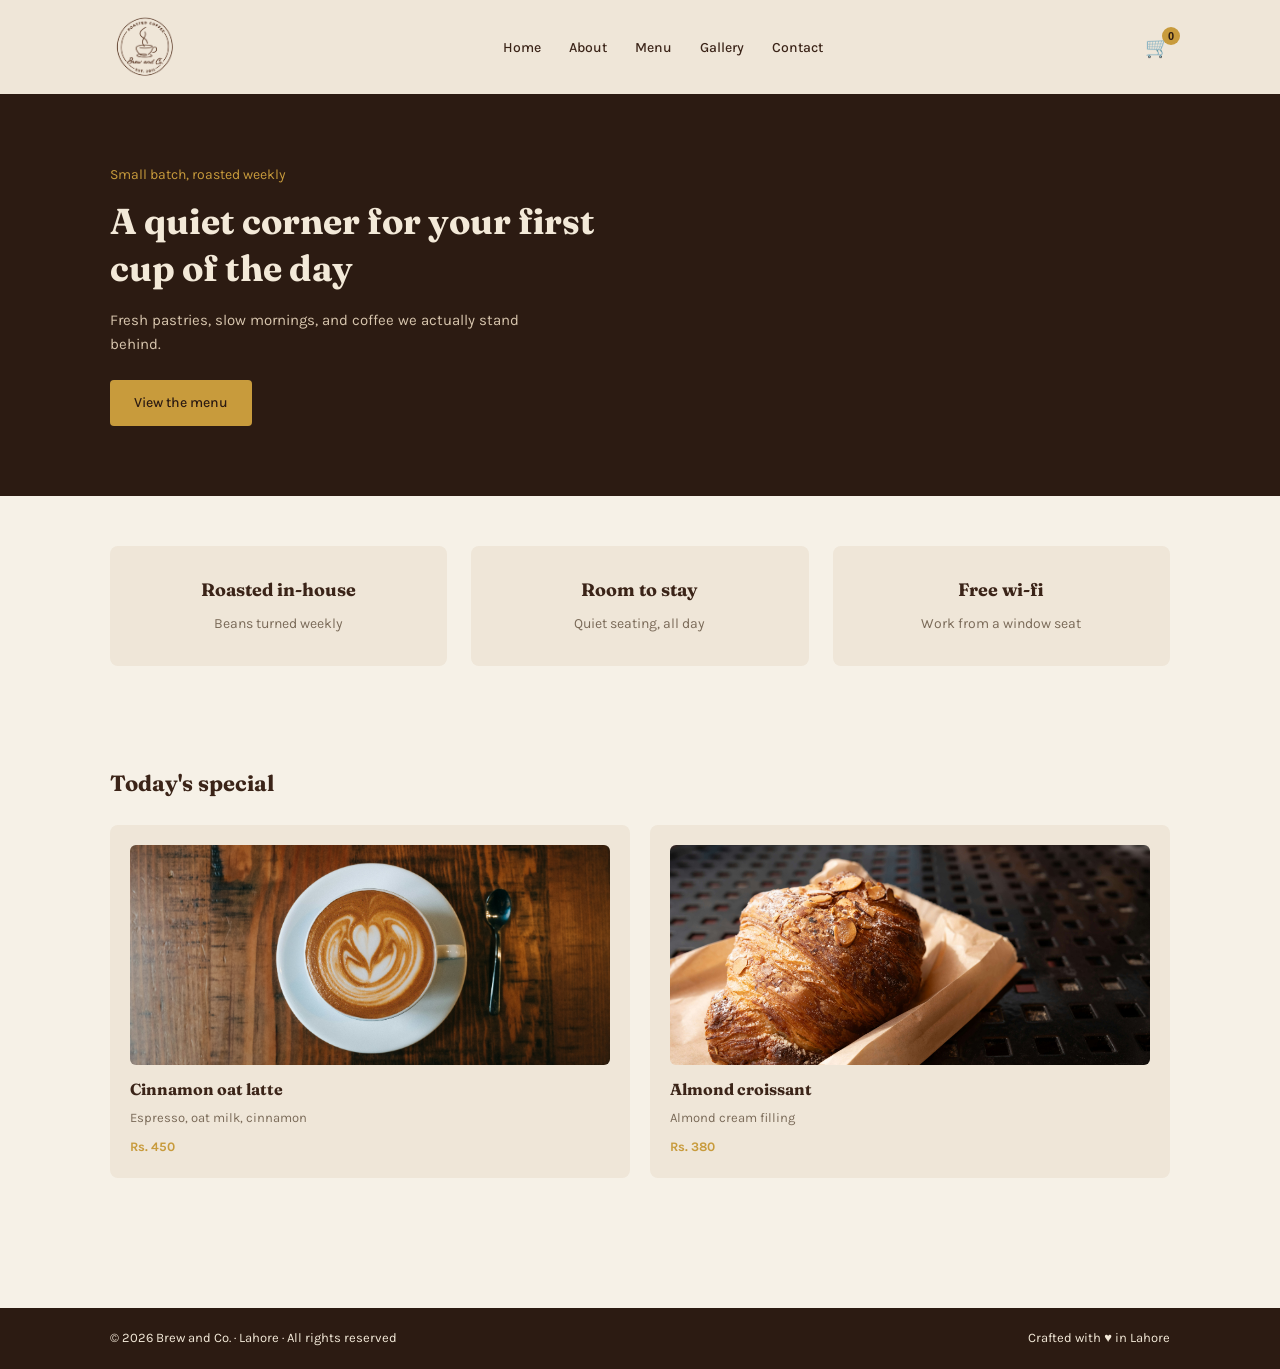
==== public/index.html @ 34dd85e0 "Add PHP auth system (signup, login, home, logout) and database schema" ====
<!DOCTYPE html>
<html lang="en">
<head>
  <meta charset="UTF-8">
  <meta name="viewport" content="width=device-width, initial-scale=1.0">
  <title>Brew and Co. - Home</title>

  <link rel="preconnect" href="https://fonts.googleapis.com">
  <link href="https://fonts.googleapis.com/css2?family=Fraunces:wght@500&family=Karla:wght@400;500&display=swap" rel="stylesheet">


  <link rel="stylesheet" href="css/style.css">
</head>
<body>

  <header class="site-header">
    <div class="container nav-container">

      <a href="index.html">
        <img src="images/logo.png" alt="Brew and Co. logo" class="logo-img">
      </a>
      <nav class="site-nav" id="site-nav" aria-label="Main navigation">
        <ul>
          <li><a href="index.html">Home</a></li>
          <li><a href="about.html">About</a></li>
          <li><a href="menu.html">Menu</a></li>
          <li><a href="gallery.html">Gallery</a></li>
          <li><a href="contact.html">Contact</a></li>
        </ul>
      </nav>

      <button class="cart-btn" id="cart-btn" aria-label="View cart">
        🛒
        <span class="cart-count" id="cart-count">0</span>
      </button>

      <button class="hamburger" id="hamburger" aria-label="Toggle menu" aria-expanded="false">
        <span></span>
        <span></span>
        <span></span>
      </button>

    </div>
  </header>

  <main>

    <section class="hero">
      <div class="container">
        <p class="hero-tagline">Small batch, roasted weekly</p>
        <h1 class="hero-heading">A quiet corner for your first cup of the day</h1>
        <p class="hero-subtext">Fresh pastries, slow mornings, and coffee we actually stand behind.</p>
        <a href="menu.html" class="btn-primary">View the menu</a>
      </div>
    </section>

    <section class="highlights">
      <div class="container highlights-grid">

        <article class="highlight-item">
          <h2>Roasted in-house</h2>
          <p>Beans turned weekly</p>
        </article>

        <article class="highlight-item">
          <h2>Room to stay</h2>
          <p>Quiet seating, all day</p>
        </article>

        <article class="highlight-item">
          <h2>Free wi-fi</h2>
          <p>Work from a window seat</p>
        </article>

      </div>
    </section>


    <section class="special">
      <div class="container">
        <h2 class="special-heading">Today's special</h2>

        <div class="special-grid">

          <article class="special-card">
            <img src="images/latte.jpg" alt="Cinnamon oat latte">
            <h3>Cinnamon oat latte</h3>
            <p>Espresso, oat milk, cinnamon</p>
            <p class="price">Rs. 450</p>
          </article>

          <article class="special-card">
            <img src="images/croissant.jpg" alt="Almond croissant">
            <h3>Almond croissant</h3>
            <p>Almond cream filling</p>
            <p class="price">Rs. 380</p>
          </article>

        </div>
      </div>
    </section>

  </main>

  <footer class="site-footer">
  <div class="container footer-container">
    <p>&copy; 2026 Brew and Co. &middot; Lahore &middot; All rights reserved</p>
    <p>Crafted with <span aria-hidden="true">&hearts;</span> in Lahore</p>
  </div>
</footer>
  <script src="js/script.js"></script>
</body>
</html>
---- public/css/style.css ----
/*VARIABLES */
:root {
  --color-bg: #F6F1E7;         
  --color-bg-alt: #EFE6D8;     
  --color-dark: #2C1B12;       
  --color-text: #3B2418;     
  --color-text-light: #7A6A58; 
  --color-cream-text: #F3E9D8; 
  --color-accent: #C89B3C;     

  --font-heading: 'Fraunces', serif;
  --font-body: 'Karla', sans-serif;
}

/* RESET */
* {
  margin: 0;
  padding: 0;
  box-sizing: border-box;
}

body {
  font-family: var(--font-body);
  color: var(--color-text);
  background-color: var(--color-bg);
  line-height: 1.6;
}

a {
  text-decoration: none;
  color: inherit;
}

ul {
  list-style: none;
}

img {
  max-width: 100%;
  display: block;
}

.container {
  max-width: 1100px;
  margin: 0 auto;
  padding: 0 20px;
}

/*NAVBAR*/
.site-header {
  background-color: var(--color-bg-alt);
  position: sticky;
  top: 0;
  z-index: 100;
}

.nav-container {
  display: flex;
  align-items: center;
  justify-content: space-between;
  padding-top: 12px;
  padding-bottom: 12px;
}

.logo-img {
  height: 70px;
  width: 70px;
  object-fit: contain;
}

.site-nav ul {
  display: flex;
  gap: 28px;
}

.site-nav a {
  color: var(--color-text);
  font-size: 14px;
  font-weight: 500;
}

.site-nav a:hover {
  color: var(--color-accent);
}

.cart-btn {
  position: relative;
  background: none;
  border: none;
  color: var(--color-text);
  font-size: 20px;
  cursor: pointer;
}

.cart-count {
  position: absolute;
  top: -8px;
  right: -10px;
  background-color: var(--color-accent);
  color: var(--color-dark);
  font-size: 11px;
  font-weight: 700;
  min-width: 18px;
  height: 18px;
  border-radius: 50%;
  display: flex;
  align-items: center;
  justify-content: center;
}


.hamburger {
  display: none;
  flex-direction: column;
  justify-content: space-between;
  width: 26px;
  height: 18px;
  background: none;
  border: none;
  cursor: pointer;
}

.hamburger span {
  display: block;
  height: 2px;
  width: 100%;
  background-color: var(--color-text);
}

/*RESPONSIVE NAVBAR*/
@media (max-width: 768px) {
  .hamburger {
    display: flex;
  }

.site-nav {
  position: absolute;
  top: 100%;
  left: 0;
  right: 0;
  background-color: var(--color-bg-alt);
  max-height: 0;
  overflow: hidden;
  transition: max-height 0.3s ease;
}

.site-nav.nav-open {
    max-height: 300px;
  }

.site-nav ul {
    flex-direction: column;
    align-items: center;
    padding: 20px 0;
    gap: 18px;
  }
}


/*FOOTER*/
.site-footer {
  background-color: var(--color-dark);
  color: var(--color-cream-text);
  margin-top: 60px;
}

.footer-container {
  display: flex;
  justify-content: space-between;
  align-items: center;
  padding-top: 20px;
  padding-bottom: 20px;
  font-size: 13px;
  flex-wrap: wrap;
  gap: 8px;
}

/*HIGHLIGHTS SECTION*/
.highlights {
  padding: 50px 0;
}

.highlights-grid {
  display: grid;
  grid-template-columns: repeat(3, 1fr);
  gap: 24px;
}

.highlight-item {
  background-color: var(--color-bg-alt);
  padding: 30px 20px;
  border-radius: 8px;
  text-align: center;
}

.highlight-item h2 {
  font-family: var(--font-heading);
  font-size: 18px;
  margin-bottom: 8px;
}

.highlight-item p {
  color: var(--color-text-light);
  font-size: 14px;
}

@media (max-width: 768px) {
  .highlights-grid {
    grid-template-columns: 1fr;
  }
}

/*HERO SECTION*/
.hero {
  background-color: var(--color-dark);
  padding: 70px 0;
}

.hero-tagline {
  color: var(--color-accent);
  font-size: 14px;
  margin-bottom: 12px;
}

.hero-heading {
  font-family: var(--font-heading);
  color: var(--color-cream-text);
  font-size: 36px;
  max-width: 500px;
  line-height: 1.3;
  margin-bottom: 16px;
}

.hero-subtext {
  color: #D8C6AE;
  font-size: 15px;
  max-width: 420px;
  margin-bottom: 24px;
}

.btn-primary {
  display: inline-block;
  background-color: var(--color-accent);
  color: var(--color-dark);
  font-weight: 500;
  font-size: 14px;
  padding: 12px 24px;
  border-radius: 4px;
}

.btn-primary:hover {
  opacity: 0.9;
}

@media (max-width: 768px) {
  .hero-heading {
    font-size: 26px;
  }
}

/*TODAY'S SPECIAL SECTION*/
.special {
  padding: 50px 0 70px;
}

.special-heading {
  font-family: var(--font-heading);
  font-size: 22px;
  margin-bottom: 24px;
}

.special-grid {
  display: grid;
  grid-template-columns: repeat(2, 1fr);
  gap: 20px;
}

.special-card {
  background-color: var(--color-bg-alt);
  padding: 20px;
  border-radius: 8px;
}

.special-card h3 {
  font-family: var(--font-heading);
  font-size: 16px;
  margin-bottom: 6px;
}

.special-card p {
  color: var(--color-text-light);
  font-size: 13px;
}

.special-card .price {
  color: var(--color-accent);
  font-weight: 700;
  margin-top: 8px;
}
.special-card img {
  width: 100%;
  height: 220px;
  object-fit: cover;
  border-radius: 6px;
  margin-bottom: 12px;
}

@media (max-width: 768px) {
  .special-grid {
    grid-template-columns: 1fr;
  }
}
/*PAGE HEADER*/
.page-header {
  background-color: var(--color-dark);
  padding: 40px 0;
}

.page-header h1 {
  font-family: var(--font-heading);
  color: var(--color-cream-text);
  font-size: 28px;
}

/* ABOUT SECTION*/
.about-section {
  padding: 50px 0 70px;
}

.about-grid {
  display: grid;
  grid-template-columns: repeat(2, 1fr);
  gap: 20px;
}

.about-card {
  background-color: var(--color-bg-alt);
  padding: 28px 24px;
  border-radius: 8px;
}

.about-card h2 {
  font-family: var(--font-heading);
  font-size: 18px;
  margin-bottom: 10px;
}

.about-card p {
  color: var(--color-text-light);
  font-size: 14px;
}

.offer-list {
  padding-left: 18px;
}

.offer-list li {
  color: var(--color-text-light);
  font-size: 14px;
  line-height: 1.9;
}

@media (max-width: 768px) {
  .about-grid {
    grid-template-columns: 1fr;
  }
}
/*MENU TABS*/
.menu-section {
  padding: 40px 0 70px;
}

.menu-tabs {
  display: flex;
  gap: 10px;
  flex-wrap: wrap;
  margin-bottom: 30px;
}

.tab-btn {
  background-color: var(--color-bg-alt);
  border: none;
  padding: 10px 18px;
  border-radius: 20px;
  font-size: 14px;
  font-family: var(--font-body);
  color: var(--color-text);
  cursor: pointer;
}

.tab-btn.active {
  background-color: var(--color-accent);
  color: var(--color-dark);
  font-weight: 700;
}

/*MENU ITEMS*/
.menu-category {
  display: none;
  grid-template-columns: repeat(2, 1fr);
  gap: 16px;
}

.menu-category.active {
  display: grid;
}

.menu-item {
  background-color: var(--color-bg-alt);
  border-radius: 8px;
  padding: 14px;
  display: flex;
  gap: 14px;
}

.menu-item img {
  width: 200px;
  height: 200px;
  object-fit: contain;
  flex-shrink: 0;
}
.menu-item-info h3 {
  font-family: var(--font-heading);
  font-size: 15px;
  margin-bottom: 4px;
}

.menu-item-info p {
  color: var(--color-text-light);
  font-size: 12px;
  line-height: 1.4;
  margin-bottom: 8px;
}

.price-badge {
  display: inline-block;
  background-color: var(--color-bg);
  color: var(--color-accent);
  font-weight: 700;
  font-size: 12px;
  padding: 3px 10px;
  border-radius: 4px;
}

.item-action {
  margin-top: 8px;
}

.add-cart-btn {
  background-color: var(--color-dark);
  color: var(--color-cream-text);
  border: none;
  padding: 7px 14px;
  border-radius: 4px;
  font-size: 12px;
  cursor: pointer;
}

.qty-controls {
  display: flex;
  align-items: center;
  gap: 8px;
}

.qty-btn {
  background-color: var(--color-dark);
  color: var(--color-cream-text);
  border: none;
  width: 24px;
  height: 24px;
  border-radius: 4px;
  font-size: 14px;
  cursor: pointer;
}

.qty-value {
  font-size: 13px;
  font-weight: 700;
  min-width: 16px;
  text-align: center;
}

@media (max-width: 700px) {
  .menu-category {
    grid-template-columns: 1fr;
  }
}

/*CART DROPDOWN*/
.cart-wrapper {
  position: relative;
}

.cart-dropdown {
  display: none;
  position: absolute;
  top: 100%;
  right: 0;
  margin-top: 12px;
  background-color: var(--color-bg);
  color: var(--color-text);
  width: 260px;
  border-radius: 8px;
  padding: 16px;
  box-shadow: 0 4px 16px rgba(0,0,0,0.2);
  z-index: 200;
}

.cart-dropdown.open {
  display: block;
}

.cart-items li {
  display: flex;
  justify-content: space-between;
  align-items: center;
  font-size: 13px;
  margin-bottom: 8px;
  gap: 8px;
}

.remove-btn {
  background: none;
  border: none;
  color: #C0392B;
  font-size: 11px;
  cursor: pointer;
  flex-shrink: 0;
}

.cart-total {
  font-weight: 700;
  margin-top: 10px;
  border-top: 1px solid var(--color-bg-alt);
  padding-top: 10px;
}
.cart-note {
  font-size: 11px;
  color: var(--color-text-light);
  margin-top: 10px;
  border-top: 1px solid var(--color-bg-alt);
  padding-top: 10px;
}

/*TOAST MESSAGE*/
.toast {
  position: fixed;
  bottom: -60px;
  left: 50%;
  transform: translateX(-50%);
  background-color: #2E7D32;
  color: white;
  padding: 12px 24px;
  border-radius: 6px;
  font-size: 14px;
  transition: bottom 0.4s ease;
  z-index: 300;
}

.toast.show {
  bottom: 30px;
}
/* GALLERY SLIDER*/
.gallery-section {
  padding: 50px 0 70px;
}

.slider {
  position: relative;
  display: flex;
  align-items: center;
  gap: 12px;
}

.slider-track {
  flex: 1;
  background-color: var(--color-bg-alt);
  border-radius: 8px;
  overflow: hidden;
}

.slide {
  display: none;
}

.slide.active {
  display: block;
}

.slide img {
  width: 100%;
  height: 380px;
  object-fit: cover;
}

.slide-caption {
  text-align: center;
  color: var(--color-text-light);
  font-size: 14px;
  padding: 14px;
}

.slider-arrow {
  background-color: var(--color-dark);
  color: var(--color-cream-text);
  border: none;
  width: 36px;
  height: 36px;
  border-radius: 50%;
  font-size: 18px;
  cursor: pointer;
  flex-shrink: 0;
}

.slider-dots {
  display: flex;
  justify-content: center;
  gap: 8px;
  margin-top: 16px;
}

.dot {
  width: 9px;
  height: 9px;
  border-radius: 50%;
  background-color: var(--color-bg-alt);
  cursor: pointer;
}

.dot.active {
  background-color: var(--color-accent);
}

@media (max-width: 600px) {
  .slide img {
    height: 220px;
  }
}
/* CONTACT PAGE */
.contact-section {
  padding: 50px 0 70px;
}

.contact-grid {
  display: flex;
  gap: 40px;
}

.contact-form-wrapper,
.contact-details {
  flex: 1;
}

.contact-form-wrapper h2,
.contact-details h2 {
  font-family: var(--font-heading);
  font-size: 20px;
  margin-bottom: 20px;
}

.form-group {
  margin-bottom: 18px;
}

.form-group label {
  display: block;
  font-size: 13px;
  font-weight: 500;
  margin-bottom: 6px;
}

.form-group input,
.form-group textarea {
  width: 100%;
  padding: 10px 12px;
  border: 1px solid var(--color-bg-alt);
  border-radius: 4px;
  font-family: var(--font-body);
  font-size: 14px;
  background-color: var(--color-bg-alt);
  color: var(--color-text);
  resize: none;
}

.form-group input:focus,
.form-group textarea:focus {
  outline: 2px solid var(--color-accent);
}

.error-msg {
  color: #C0392B;
  font-size: 12px;
  margin-top: 4px;
  display: none;
}

.error-msg.show {
  display: block;
}

.details-list {
  margin-bottom: 24px;
}

.details-list li {
  font-size: 14px;
  color: var(--color-text-light);
  margin-bottom: 10px;
}


@media (max-width: 768px) {
  .contact-grid {
    flex-direction: column;
  }
}
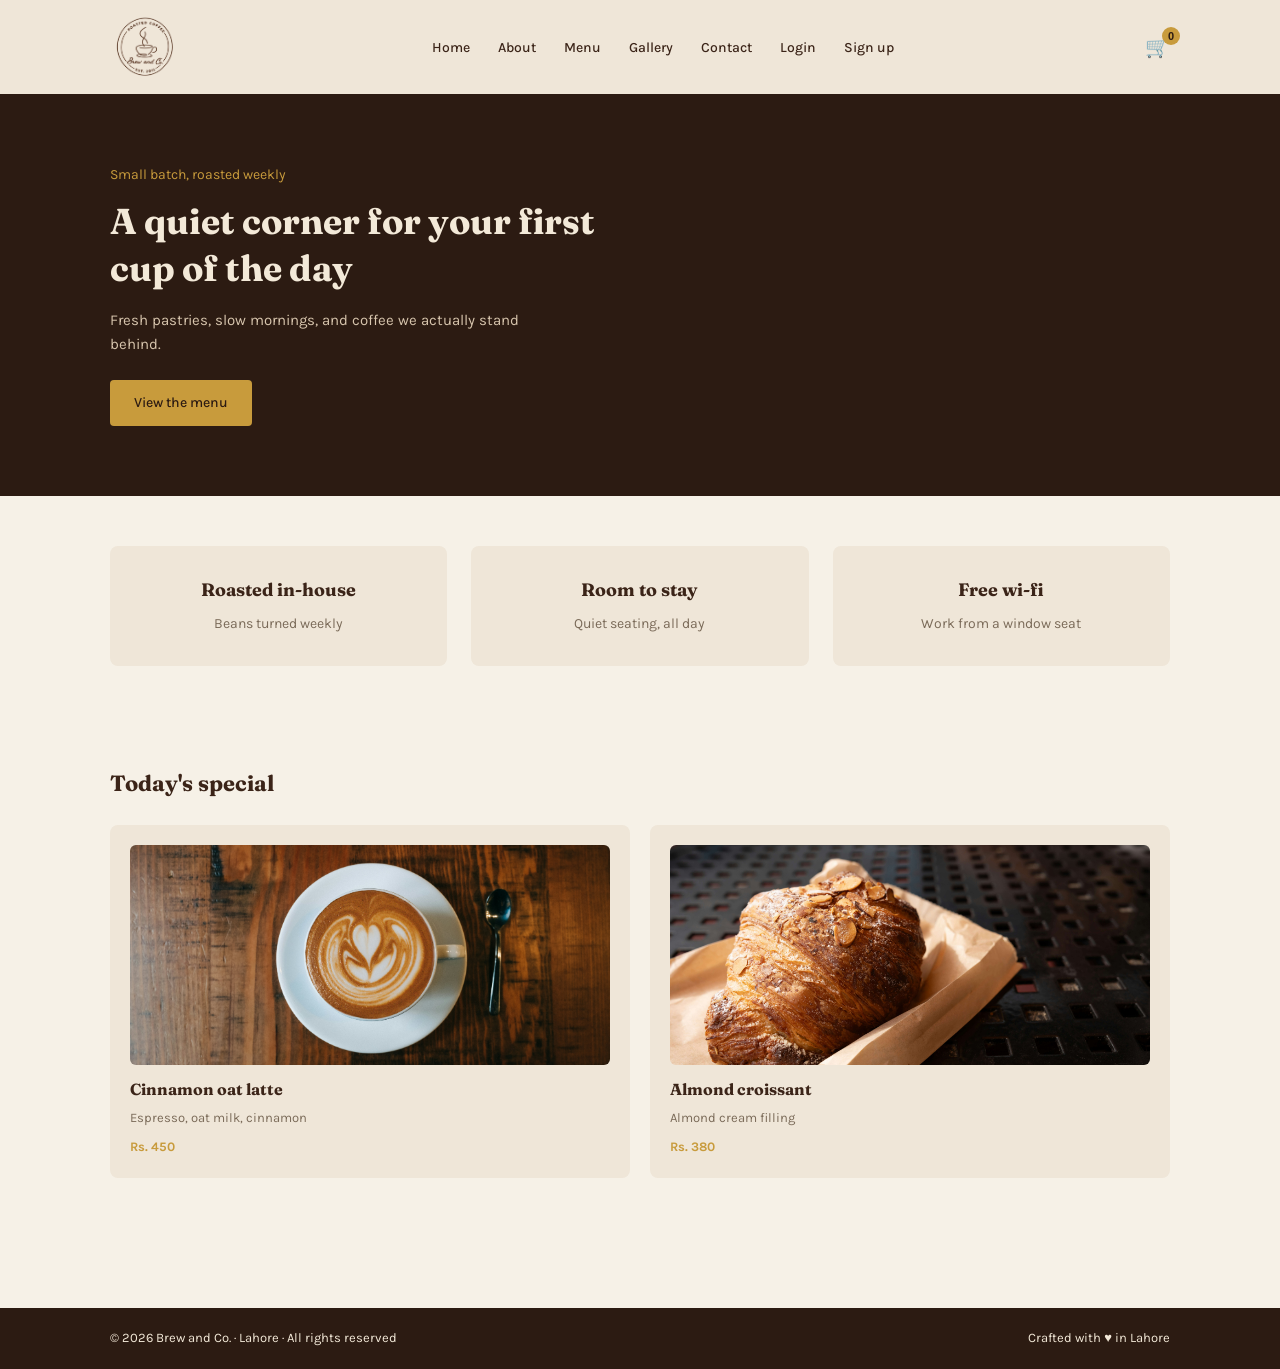
==== commit fbc9ae76: "Add Login and Sign up links to navbar" ====
--- a/public/index.html
+++ b/public/index.html
@@ -26,6 +26,8 @@
           <li><a href="menu.html">Menu</a></li>
           <li><a href="gallery.html">Gallery</a></li>
           <li><a href="contact.html">Contact</a></li>
+          <li><a href="login.php">Login</a></li>
+          <li><a href="signup.php">Sign up</a></li>
         </ul>
       </nav>
 
